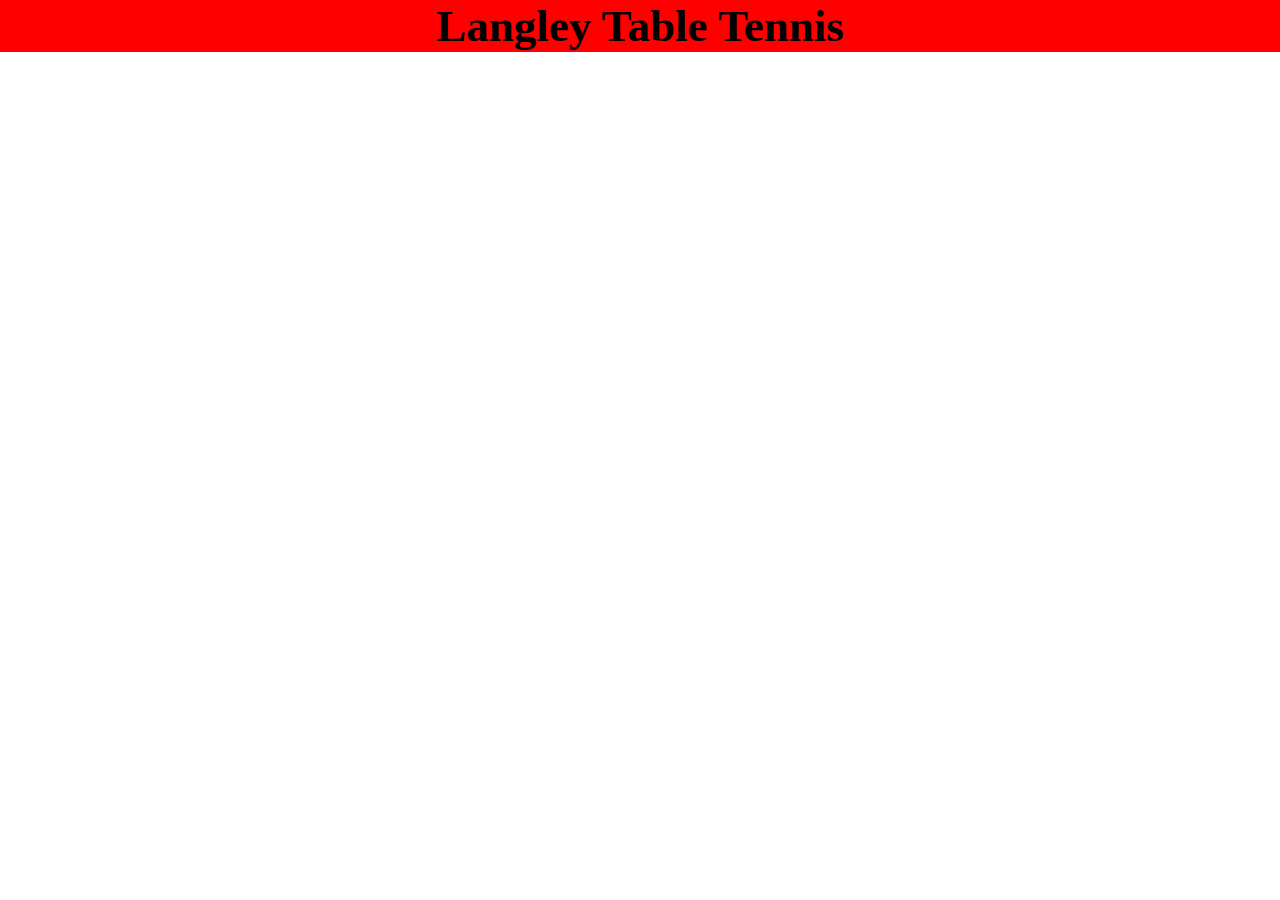
==== index.html @ 60bd0e48 "Beginning of the project" ====
<!DOCTYPE html>
<html lang="en">
<head>
    <meta charset="UTF-8">
    <meta name="viewport" content="width=device-width, initial-scale=1.0">
    <title>Langley TTC</title>
    <link rel="icon" href="Logo.png">
    <link rel="stylesheet" href="Sheet.css">
</head>
<body>
    <header class="top">
        <div>
            <h1>Langley Table Tennis</h1>
        </div>
    </header>
</body>
</html>
---- Sheet.css ----
* {
    padding: 0px;
    margin: 0px;
}

h1 {
    text-align: center;
    font-size: 45px;
}

.top {
    background-color: red;
}
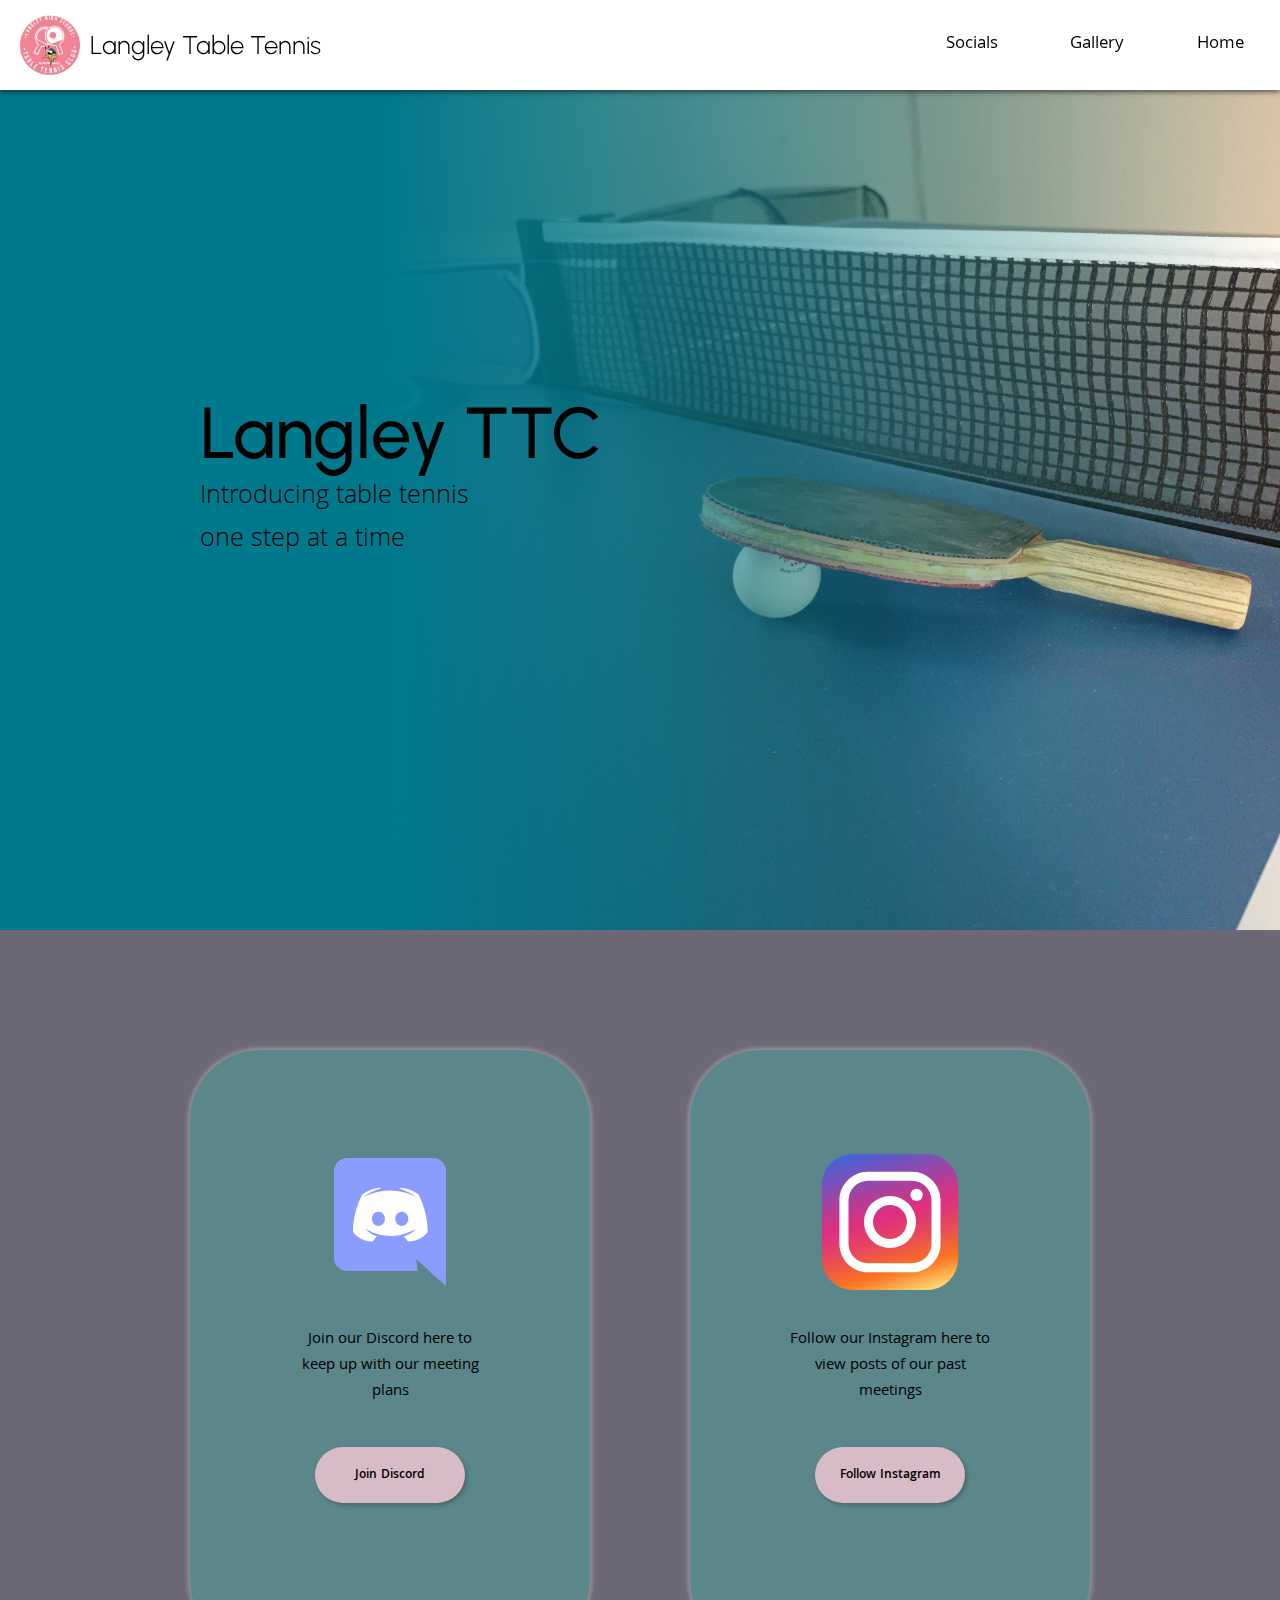
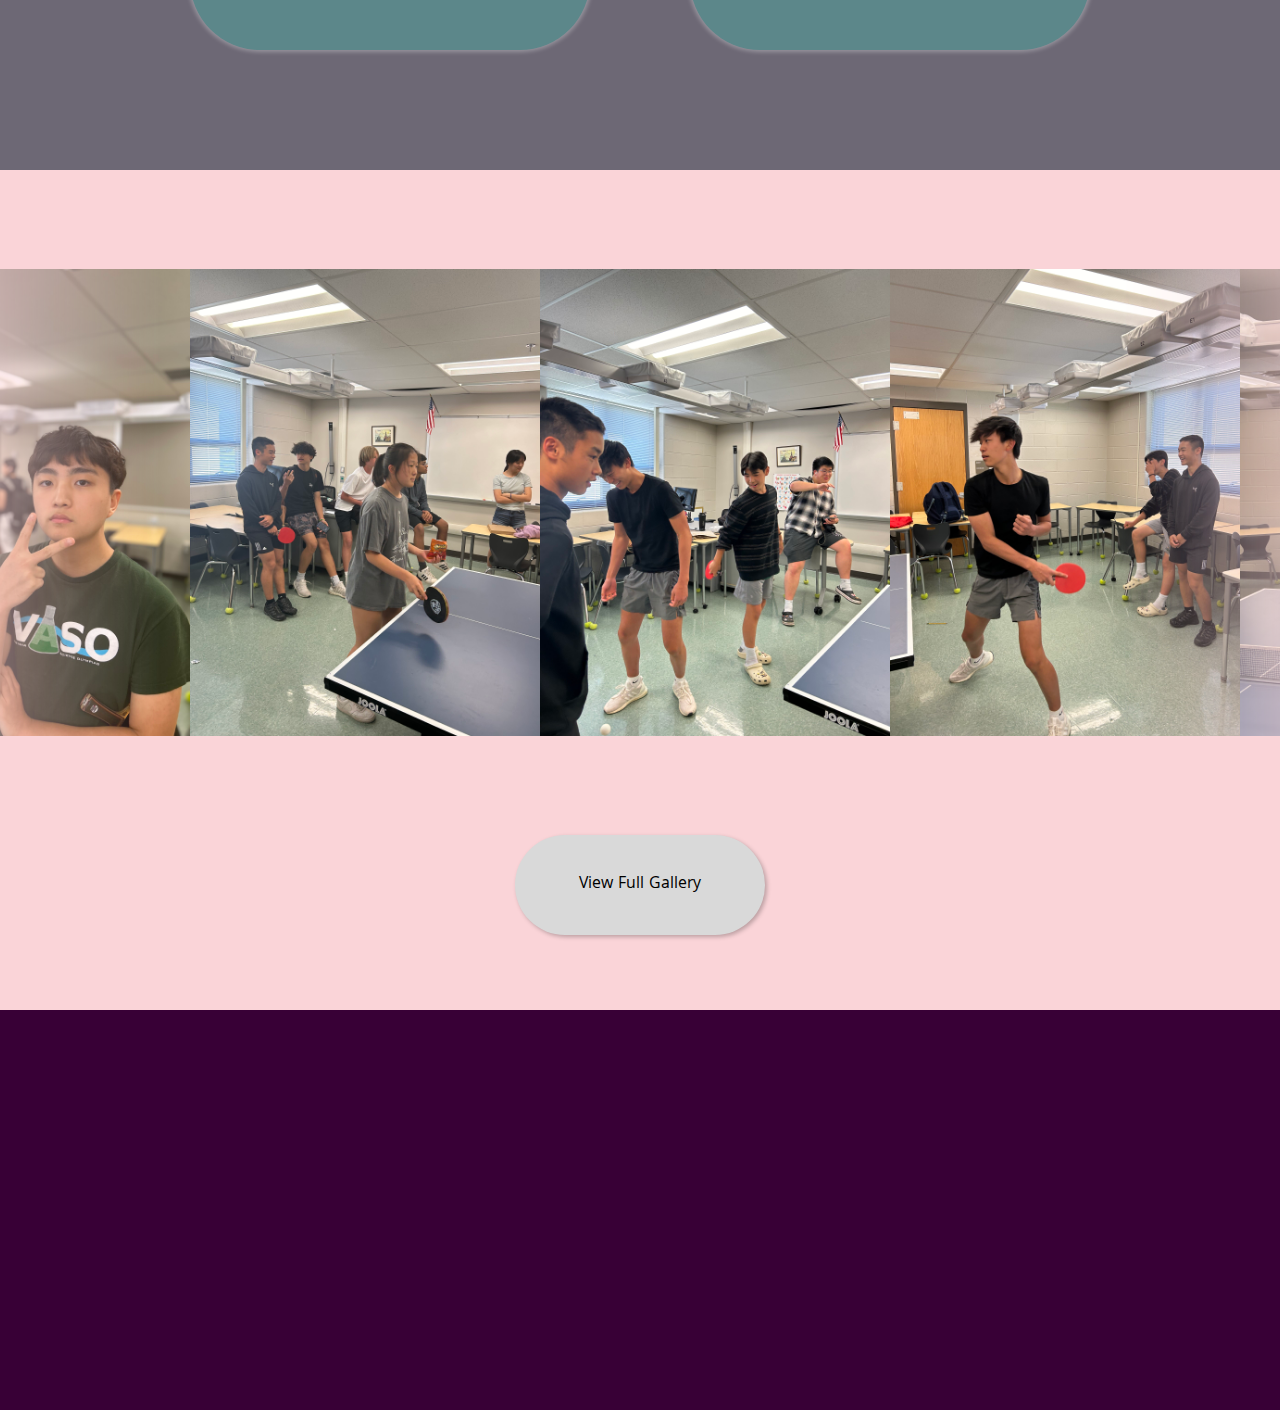
==== commit b2779fad: "Actual Progress" ====
--- a/index.html
+++ b/index.html
@@ -4,14 +4,78 @@
     <meta charset="UTF-8">
     <meta name="viewport" content="width=device-width, initial-scale=1.0">
     <title>Langley TTC</title>
-    <link rel="icon" href="Logo.png">
-    <link rel="stylesheet" href="Sheet.css">
+    <link rel="shortcut icon" href="img/Logo.png" type="image/x-icon">
+    <link rel="stylesheet" href="style.css">
+
+    <!-- Urbanist Font -->
+    <link rel="preconnect" href="https://fonts.googleapis.com">
+    <link rel="preconnect" href="https://fonts.gstatic.com" crossorigin>
+    <link href="https://fonts.googleapis.com/css2?family=Urbanist:ital,wght@0,100..900;1,100..900&display=swap" rel="stylesheet">
+
+    <!-- Khula Font -->
+    <link rel="preconnect" href="https://fonts.googleapis.com">
+    <link rel="preconnect" href="https://fonts.gstatic.com" crossorigin>
+    <link href="https://fonts.googleapis.com/css2?family=Khula:wght@300;400;600;700;800&display=swap" rel="stylesheet">
 </head>
 <body>
-    <header class="top">
+    <nav>
+        <a href="index.html">
         <div>
-            <h1>Langley Table Tennis</h1>
+            <img src="img/Logo.png" alt="Langley TTC logo">
+            <p>Langley Table Tennis</p>
         </div>
-    </header>
+        </a>
+        <div style="float: right"> <!-- Div is for the navigation links and what not-->
+            <a href="index.html#social" class="nav-block"><div><p>Socials</p></div></a>
+            <a href="gallery.html" class="nav-block"><div><p>Gallery</p></div></a>
+            <a href="index.html" class="nav-block"><div><p>Home</p></div></a>
+        </div>
+    </nav>
+
+    <!-- Hero Section -->
+    <section id="hero">
+        <div>
+            <h1>Langley TTC</h1>
+            <p>Introducing table tennis one step at a time</p>
+        </div>
+    </section>
+
+    <!-- Socials Section -->
+    <section id="social">
+        <div>
+            <div id="discord" class="social-box">
+                <img src="img/Discord Icon.svg" alt="Discord icon" class="icon">
+                <p>Join our Discord here to keep up with our meeting plans</p>
+                <a href="https://discord.com/invite/XCu3Jq4B9d" target="_blank"><button>Join Discord</button></a>
+            </div>
+            <div id="insta" class="social-box">
+                <img src="img/Instagram Icon.svg" alt="Instagram icon" class="icon">
+                <p>Follow our Instagram here to view posts of our past meetings</p>
+                <a href="https://www.instagram.com/langleyttc/" target="_blank"><button>Follow Instagram</button></a>
+            </div>
+        </div>
+    </section>
+
+    <!-- Gallery Section -->
+    <section id="gallery">
+        <div class="scroller">
+            <div class="inner-scroller">
+                <img src="img/TTCImgs/club (1).jpg" alt="" class="pic">
+                <img src="img/TTCImgs/club (2).jpg" alt="" class="pic">
+                <img src="img/TTCImgs/club (3).jpg" alt="" class="pic">
+                <img src="img/TTCImgs/club (4).jpg" alt="" class="pic">
+                <img src="img/TTCImgs/club (6).jpg" alt="" class="pic">
+                <img src="img/TTCImgs/club (7).jpg" alt="" class="pic">
+                <img src="img/TTCImgs/club (9).jpg" alt="" class="pic">
+            </div>
+        </div>
+        <a href="gallery.html"><button>View Full Gallery</button></a>
+    </section>
+
+    <footer>
+
+    </footer>
+
+    <script src="script.js"></script>
 </body>
 </html>--- a/style.css
+++ b/style.css
@@ -0,0 +1,207 @@
+* {
+    padding: 0px;
+    margin: 0px;
+    font-family: Khula, Arial, Helvetica, sans-serif;
+}
+
+nav {
+    background-color: white;
+    box-shadow: 0px 2px 5px rgba(22, 22, 22, 0.637);
+    height: 90px;
+    position: sticky;
+    top: 0px;
+    z-index: 1;
+}
+
+nav div img {
+    position: absolute;
+    top: 15px;
+    left: 20px;
+    width: 60px;
+}
+
+nav div img + p {
+    position: absolute;
+    font-family: Urbanist;
+    font-size: 1.6em;
+    font-weight: 300;
+    display: inline;
+    top: 30px;
+    left: 90px;
+    text-decoration: none;
+    color: black;
+}
+
+.nav-block {
+    display: inline-block;
+    text-decoration: none;
+    color: black;
+    text-align: center;
+    font-size: 1.1em;
+    vertical-align: middle;
+    line-height: 90px;
+    width: 120px;
+    height: 90px;
+}
+
+.nav-block:hover {
+    background-color: aqua;
+}
+
+section {
+    width: auto;
+    height: 840px; /*800px*/
+}
+
+#hero {
+    /*display: none; /* Remove this */
+    background-image: url(Logo.png);
+    background-image: url(img/TT\ Table.jpg);
+    background-size: cover;
+}
+
+#hero div {
+    width: auto;
+    height: 840px;
+    background-image: linear-gradient(to right, #00798C 30%, rgba(0, 121, 140, 0));
+}
+
+#hero div h1 {
+    font-family: Urbanist;
+    font-size: 4.5em;
+    font-weight: 500;
+    display: block;
+    width: 450px;
+    position: relative;
+    top: 300px;
+    left: 200px;
+}
+
+#hero div p {
+    display: inline-block;
+    width: 300px;
+    font-size: 1.7em;
+    font-weight: 300;
+    position: relative;
+    top: 300px;
+    left: 200px;
+}
+
+#social {
+    background-color: #6D6875;
+    display: flex;
+    align-items: center;
+    justify-content: space-around;
+    /*display: none; /* Remove this */
+}
+
+#social div {
+    display: flex;
+    justify-content: space-between;
+    width: 900px;
+}
+
+#social div div {
+    display: flex;
+    align-items: center;
+    justify-content: center;
+    flex-direction: column;
+    width: 400px;
+    height: 600px;
+    background-color: #5C878A;
+    box-shadow: 0px 0px 4px 2px rgba(255, 255, 255, 0.3);
+    border-radius: 70px;
+}
+
+.icon {
+    width: 150px;
+    position: relative;
+    top: -50px;
+}
+
+.social-box p {
+    display: inline-block;
+    height: 100px;
+    width: 200px;
+    position: relative;
+    top: -20px;
+    text-align: center;
+    font-weight: 400;
+}
+
+.social-box button {
+    background-color: #D7BCC8;
+    width: 150px;
+    height: 56px;
+    border-radius: 28px;
+    border-style: none;
+    font-weight: 600;
+    box-shadow: 2px 2px 4px rgba(0, 0, 0, 0.25);
+}
+
+.social-box button:hover {
+    background-color: #bcd3d7;
+}
+
+#gallery {
+    background-color: #FAD4D8;
+    display: flex;
+    align-items: center;
+    justify-content: space-evenly;
+    flex-direction: column;
+}
+
+.pic {
+    display: inline-block;
+    width: 350px;
+    padding: 0px;
+    margin: 0px;
+}
+
+.scroller {
+    max-width: 1600px;
+    overflow: auto;
+    /*border: 3px solid lime;*/
+}
+
+.inner-scroller {
+    display: flex;
+    padding-block: 1.5rem;
+}
+
+.scroller[data-animated="true"] {
+    overflow: hidden;
+    mask: linear-gradient(90deg, transparent, white 20%, white 80%, transparent);
+}
+
+.scroller[data-animated="true"] .inner-scroller {
+    width: max-content;
+    flex-wrap: nowrap;
+    animation: scroll 30s linear infinite;
+}
+
+#gallery button {
+    background-color: #D9D9D9;
+    width: 250px;
+    height: 100px;
+    border-radius: 50px;
+    box-shadow: 2px 2px 4px rgba(0, 0, 0, 0.25);
+    font-size: 1.05em;
+    text-align: center;
+    border: none;
+}
+
+#gallery button:hover {
+    background-color: #dfdfdf;
+}
+
+@keyframes scroll {
+    to {
+        transform: translate(calc(-50%));
+    }
+}
+
+footer {
+    background-color: #380036;
+    height: 400px;
+}
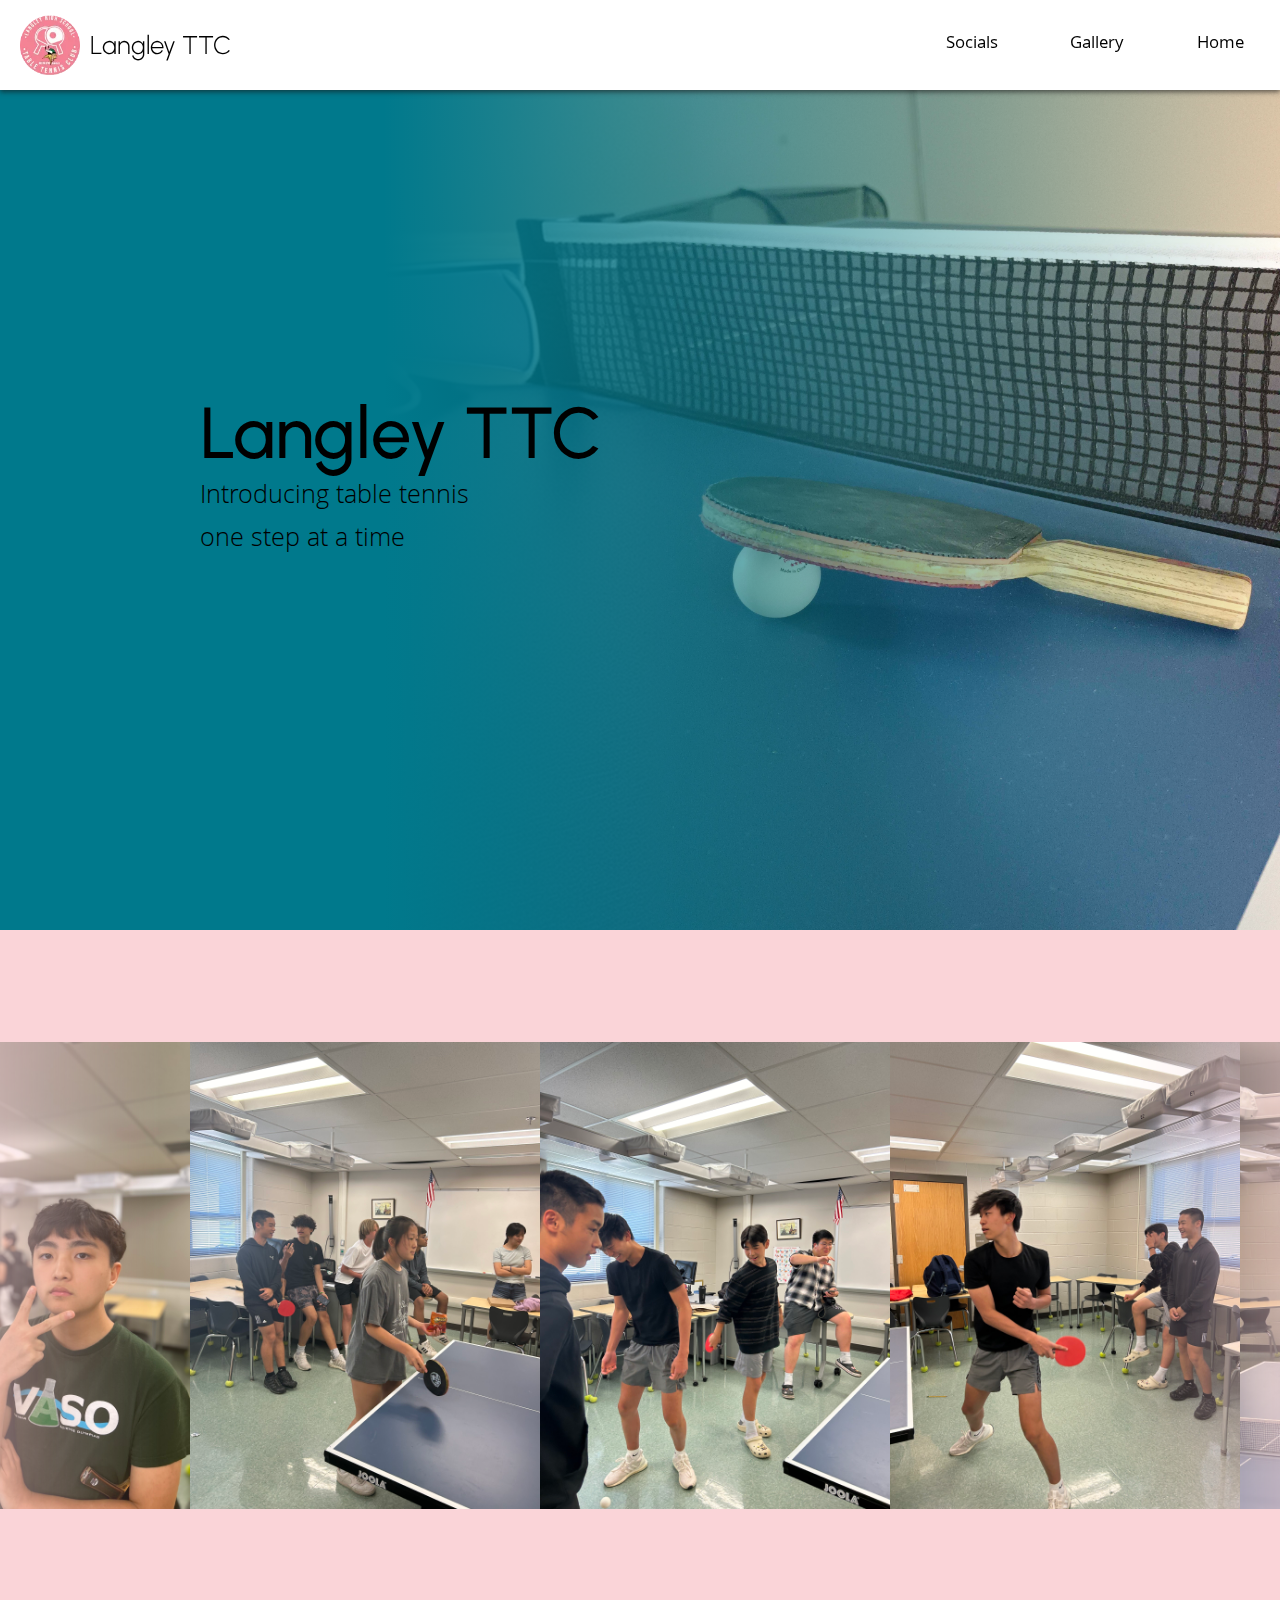
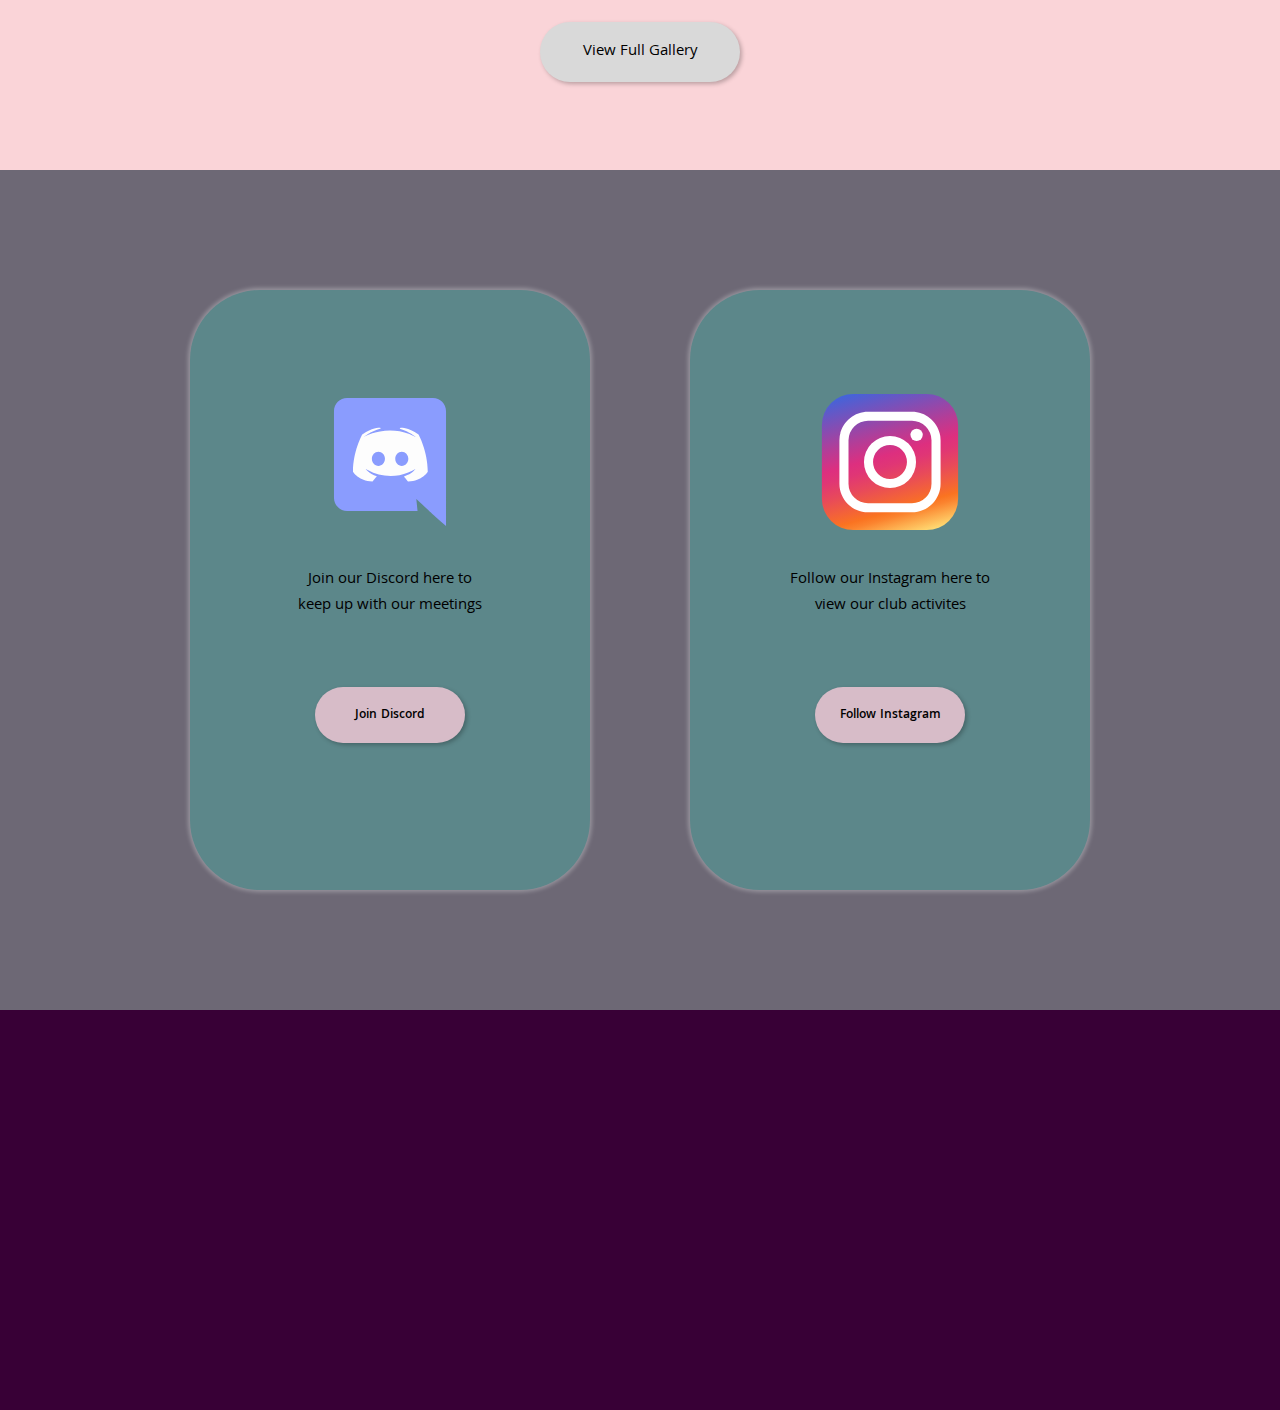
==== commit a39cb799: "Gallery Draft" ====
--- a/index.html
+++ b/index.html
@@ -22,7 +22,7 @@
         <a href="index.html">
         <div>
             <img src="img/Logo.png" alt="Langley TTC logo">
-            <p>Langley Table Tennis</p>
+            <p>Langley TTC</p>
         </div>
         </a>
         <div style="float: right"> <!-- Div is for the navigation links and what not-->
@@ -37,22 +37,6 @@
         <div>
             <h1>Langley TTC</h1>
             <p>Introducing table tennis one step at a time</p>
-        </div>
-    </section>
-
-    <!-- Socials Section -->
-    <section id="social">
-        <div>
-            <div id="discord" class="social-box">
-                <img src="img/Discord Icon.svg" alt="Discord icon" class="icon">
-                <p>Join our Discord here to keep up with our meeting plans</p>
-                <a href="https://discord.com/invite/XCu3Jq4B9d" target="_blank"><button>Join Discord</button></a>
-            </div>
-            <div id="insta" class="social-box">
-                <img src="img/Instagram Icon.svg" alt="Instagram icon" class="icon">
-                <p>Follow our Instagram here to view posts of our past meetings</p>
-                <a href="https://www.instagram.com/langleyttc/" target="_blank"><button>Follow Instagram</button></a>
-            </div>
         </div>
     </section>
 
@@ -72,6 +56,22 @@
         <a href="gallery.html"><button>View Full Gallery</button></a>
     </section>
 
+    <!-- Socials Section -->
+    <section id="social">
+        <div>
+            <div id="discord" class="social-box">
+                <img src="img/Discord Icon.svg" alt="Discord icon" class="icon">
+                <p>Join our Discord here to keep up with our meetings</p>
+                <a href="https://discord.com/invite/XCu3Jq4B9d" target="_blank"><button>Join Discord</button></a>
+            </div>
+            <div id="insta" class="social-box">
+                <img src="img/Instagram Icon.svg" alt="Instagram icon" class="icon">
+                <p>Follow our Instagram here to view our club activites</p>
+                <a href="https://www.instagram.com/langleyttc/" target="_blank"><button>Follow Instagram</button></a>
+            </div>
+        </div>
+    </section>
+
     <footer>
 
     </footer>
--- a/style.css
+++ b/style.css
@@ -87,6 +87,65 @@
     left: 200px;
 }
 
+#gallery {
+    background-color: #FAD4D8;
+    display: flex;
+    align-items: center;
+    justify-content: space-evenly;
+    flex-direction: column;
+}
+
+.pic {
+    display: inline-block;
+    width: 350px;
+    padding: 0px;
+    margin: 0px;
+}
+
+.scroller {
+    max-width: 1600px;
+    overflow: auto;
+    /*border: 3px solid lime;*/
+}
+
+.inner-scroller {
+    display: flex;
+    padding-block: 1.5rem;
+}
+
+.scroller[data-animated="true"] {
+    overflow: hidden;
+    mask: linear-gradient(90deg, transparent, white 20%, white 80%, transparent);
+}
+
+.scroller[data-animated="true"] .inner-scroller {
+    width: max-content;
+    flex-wrap: nowrap;
+    animation: scroll 30s linear infinite;
+}
+
+#gallery button {
+    background-color: #D9D9D9;
+    width: 200px;
+    height: 60px;
+    border-radius: 50px;
+    box-shadow: 2px 2px 4px rgba(0, 0, 0, 0.25);
+    font-size: 1em;
+    font-weight: 400;
+    text-align: center;
+    border: none;
+}
+
+#gallery button:hover {
+    background-color: #dfdfdf;
+}
+
+@keyframes scroll {
+    to {
+        transform: translate(calc(-50%));
+    }
+}
+
 #social {
     background-color: #6D6875;
     display: flex;
@@ -143,64 +202,6 @@
     background-color: #bcd3d7;
 }
 
-#gallery {
-    background-color: #FAD4D8;
-    display: flex;
-    align-items: center;
-    justify-content: space-evenly;
-    flex-direction: column;
-}
-
-.pic {
-    display: inline-block;
-    width: 350px;
-    padding: 0px;
-    margin: 0px;
-}
-
-.scroller {
-    max-width: 1600px;
-    overflow: auto;
-    /*border: 3px solid lime;*/
-}
-
-.inner-scroller {
-    display: flex;
-    padding-block: 1.5rem;
-}
-
-.scroller[data-animated="true"] {
-    overflow: hidden;
-    mask: linear-gradient(90deg, transparent, white 20%, white 80%, transparent);
-}
-
-.scroller[data-animated="true"] .inner-scroller {
-    width: max-content;
-    flex-wrap: nowrap;
-    animation: scroll 30s linear infinite;
-}
-
-#gallery button {
-    background-color: #D9D9D9;
-    width: 250px;
-    height: 100px;
-    border-radius: 50px;
-    box-shadow: 2px 2px 4px rgba(0, 0, 0, 0.25);
-    font-size: 1.05em;
-    text-align: center;
-    border: none;
-}
-
-#gallery button:hover {
-    background-color: #dfdfdf;
-}
-
-@keyframes scroll {
-    to {
-        transform: translate(calc(-50%));
-    }
-}
-
 footer {
     background-color: #380036;
     height: 400px;
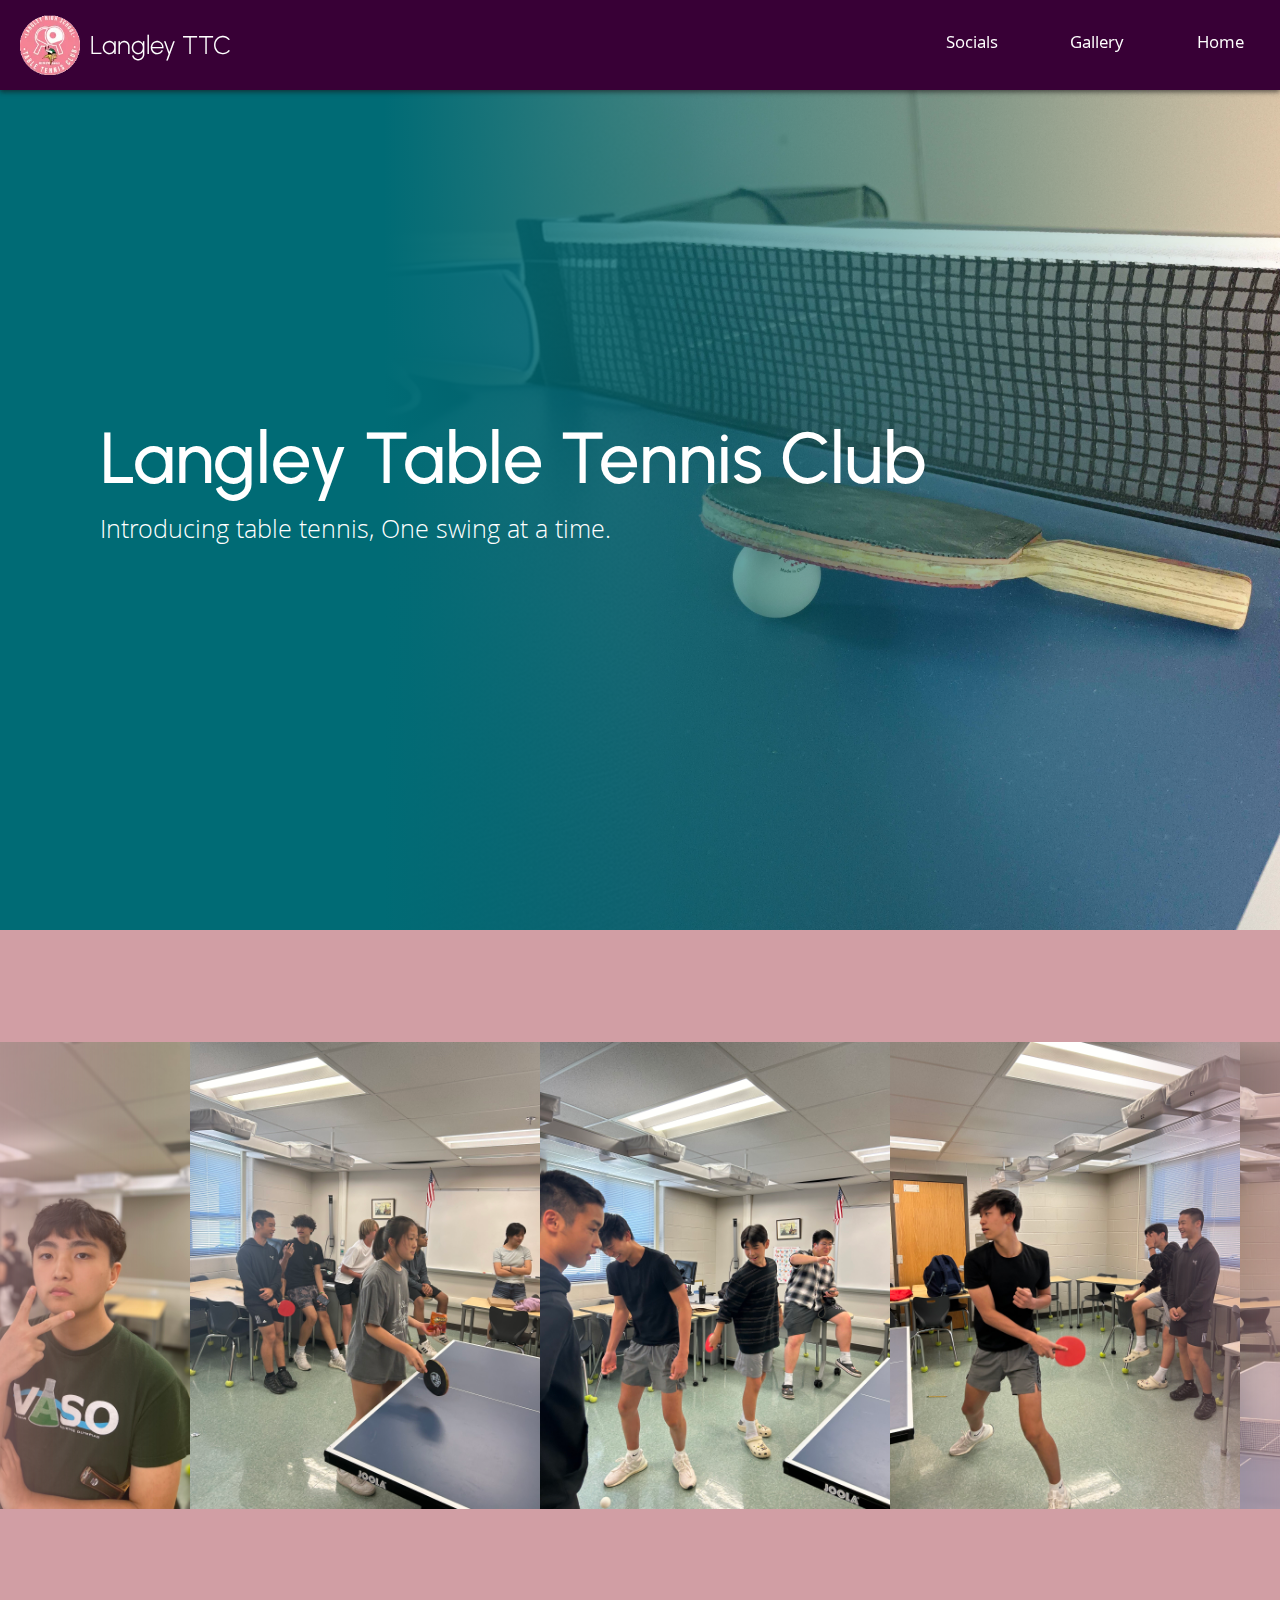
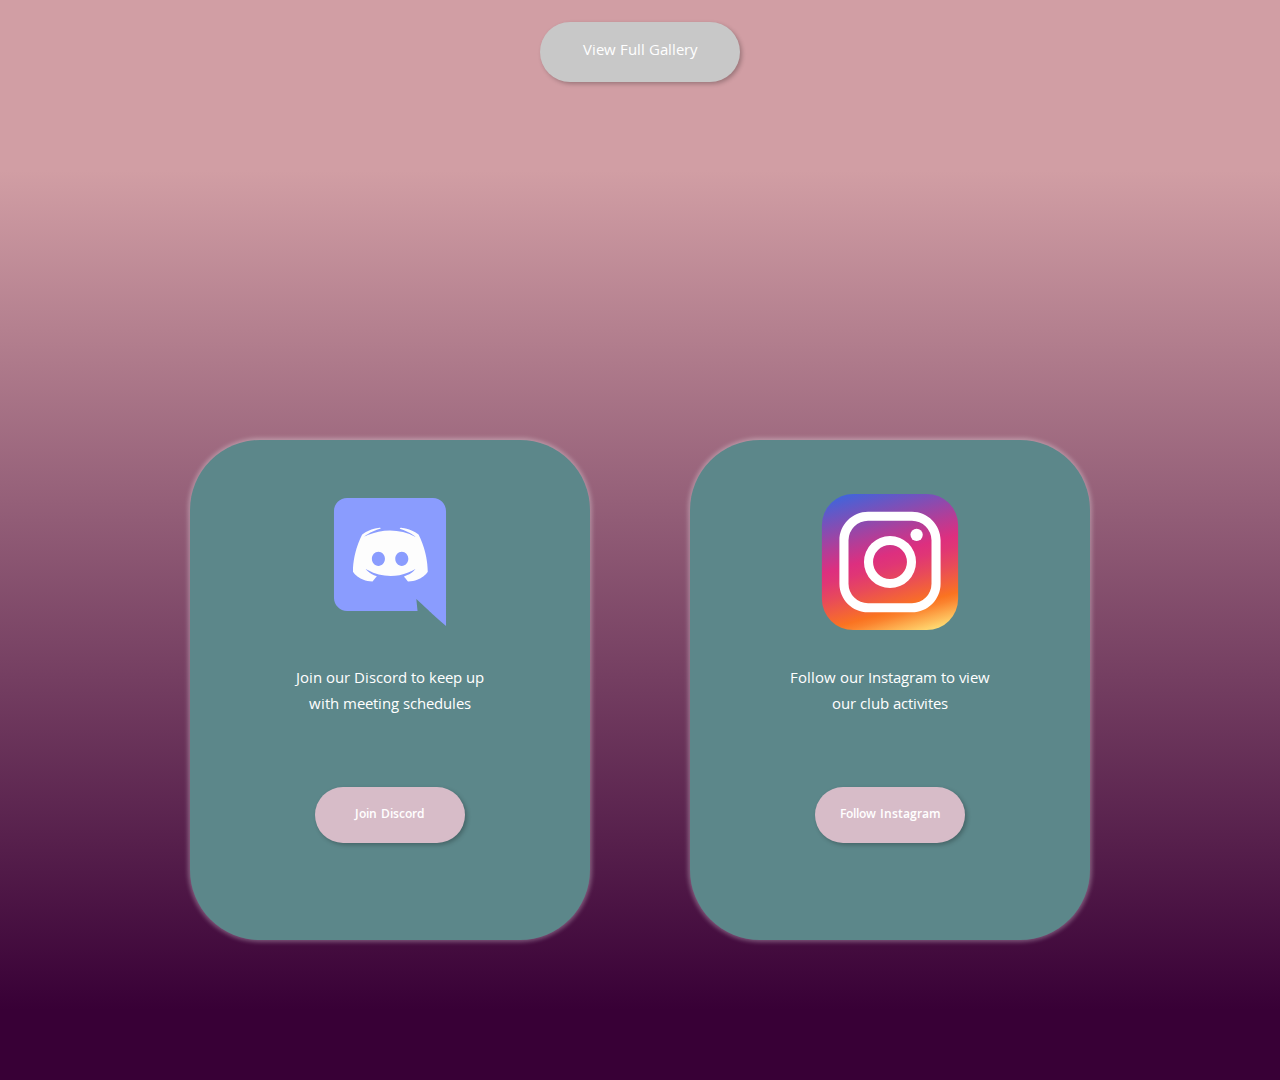
==== commit 7183799d: "changed design stuff" ====
--- a/index.html
+++ b/index.html
@@ -1,5 +1,5 @@
 <!DOCTYPE html>
-<html lang="en">
+<html lang="">
 <head>
     <meta charset="UTF-8">
     <meta name="viewport" content="width=device-width, initial-scale=1.0">
@@ -35,8 +35,8 @@
     <!-- Hero Section -->
     <section id="hero">
         <div>
-            <h1>Langley TTC</h1>
-            <p>Introducing table tennis one step at a time</p>
+            <h1>Langley Table Tennis Club</h1>
+            <p>Introducing table tennis, One swing at a time.</p>
         </div>
     </section>
 
@@ -61,12 +61,12 @@
         <div>
             <div id="discord" class="social-box">
                 <img src="img/Discord Icon.svg" alt="Discord icon" class="icon">
-                <p>Join our Discord here to keep up with our meetings</p>
+                <p>Join our Discord to keep up with meeting schedules</p>
                 <a href="https://discord.com/invite/XCu3Jq4B9d" target="_blank"><button>Join Discord</button></a>
             </div>
             <div id="insta" class="social-box">
                 <img src="img/Instagram Icon.svg" alt="Instagram icon" class="icon">
-                <p>Follow our Instagram here to view our club activites</p>
+                <p>Follow our Instagram to view our club activites</p>
                 <a href="https://www.instagram.com/langleyttc/" target="_blank"><button>Follow Instagram</button></a>
             </div>
         </div>
--- a/style.css
+++ b/style.css
@@ -2,10 +2,11 @@
     padding: 0px;
     margin: 0px;
     font-family: Khula, Arial, Helvetica, sans-serif;
+    color: white
 }
 
 nav {
-    background-color: white;
+    background-color: #380036;
     box-shadow: 0px 2px 5px rgba(22, 22, 22, 0.637);
     height: 90px;
     position: sticky;
@@ -29,7 +30,7 @@
     top: 30px;
     left: 90px;
     text-decoration: none;
-    color: black;
+    color: white;
 }
 
 .nav-block {
@@ -45,7 +46,7 @@
 }
 
 .nav-block:hover {
-    background-color: aqua;
+    background-color: #591149;
 }
 
 section {
@@ -63,7 +64,7 @@
 #hero div {
     width: auto;
     height: 840px;
-    background-image: linear-gradient(to right, #00798C 30%, rgba(0, 121, 140, 0));
+    background-image: linear-gradient(to right, #006b75 30%, rgba(0, 121, 140, 0));
 }
 
 #hero div h1 {
@@ -71,24 +72,26 @@
     font-size: 4.5em;
     font-weight: 500;
     display: block;
-    width: 450px;
-    position: relative;
-    top: 300px;
-    left: 200px;
+    width: auto;
+    position: relative;
+    top: 325px;
+    left: 100px;
 }
 
 #hero div p {
     display: inline-block;
-    width: 300px;
+    width: auto;
     font-size: 1.7em;
     font-weight: 300;
     position: relative;
-    top: 300px;
-    left: 200px;
+    top: 335px;
+    left: 100px;
 }
 
 #gallery {
-    background-color: #FAD4D8;
+    /*background-image: linear-gradient(linear-gradient(to right, #006b75 100%, #006b75 0%), #bf9fa3, #bf9fa3, #bf9fa3);*/
+    background-color: #d19ea4;
+    /*background-image: linear-gradient(to bottom, #bf9fa3, #6d6875);*/
     display: flex;
     align-items: center;
     justify-content: space-evenly;
@@ -125,7 +128,7 @@
 }
 
 #gallery button {
-    background-color: #D9D9D9;
+    background-color: #C8C8C8;
     width: 200px;
     height: 60px;
     border-radius: 50px;
@@ -137,7 +140,7 @@
 }
 
 #gallery button:hover {
-    background-color: #dfdfdf;
+    background-color: #D9D9D9;
 }
 
 @keyframes scroll {
@@ -147,7 +150,8 @@
 }
 
 #social {
-    background-color: #6D6875;
+    background-image: linear-gradient(to bottom, #d19ea4, #380036);
+    /*background-color: #6D6875;*/
     display: flex;
     align-items: center;
     justify-content: space-around;
@@ -156,6 +160,8 @@
 
 #social div {
     display: flex;
+    width: 400px;
+    height: 300px;
     justify-content: space-between;
     width: 900px;
 }
@@ -166,12 +172,11 @@
     justify-content: center;
     flex-direction: column;
     width: 400px;
-    height: 600px;
+    height: 500px;
     background-color: #5C878A;
     box-shadow: 0px 0px 4px 2px rgba(255, 255, 255, 0.3);
     border-radius: 70px;
-}
-
+} 
 .icon {
     width: 150px;
     position: relative;
@@ -204,5 +209,5 @@
 
 footer {
     background-color: #380036;
-    height: 400px;
-}
+    height: 70px;
+}
